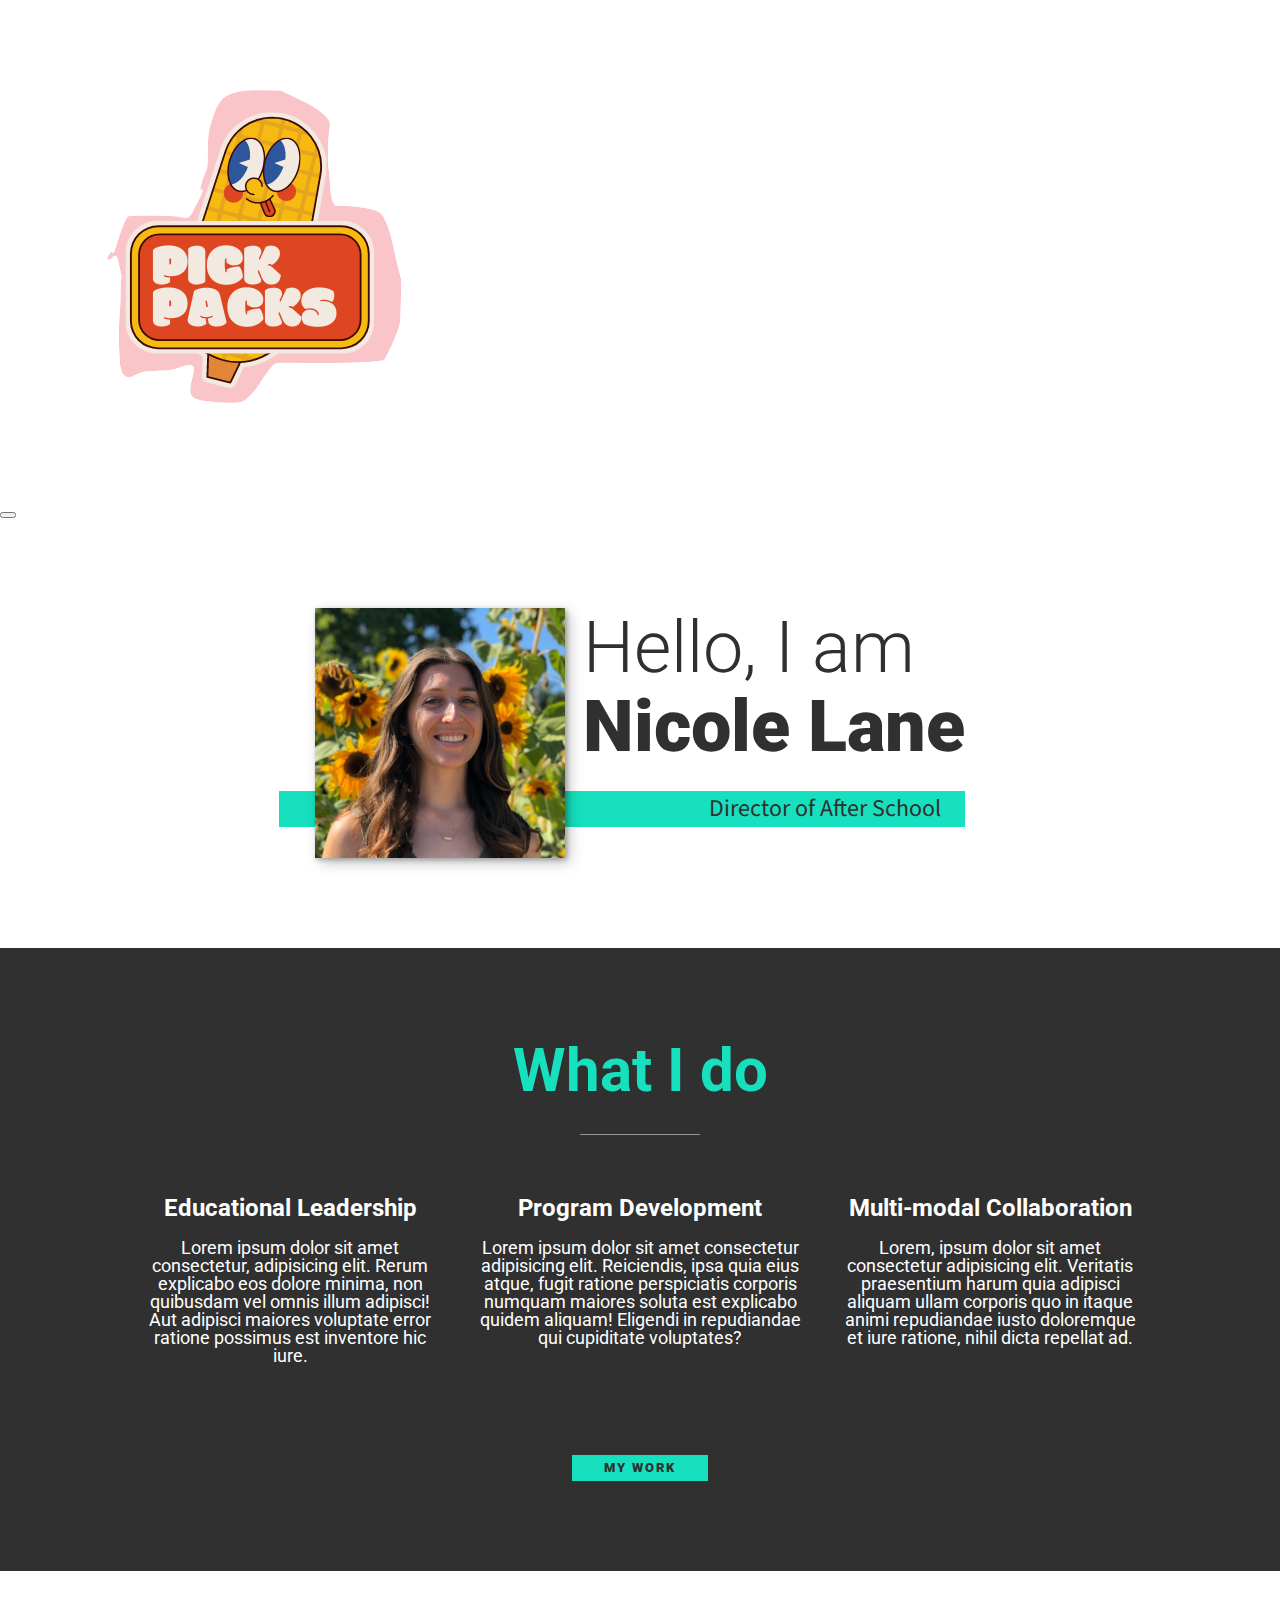
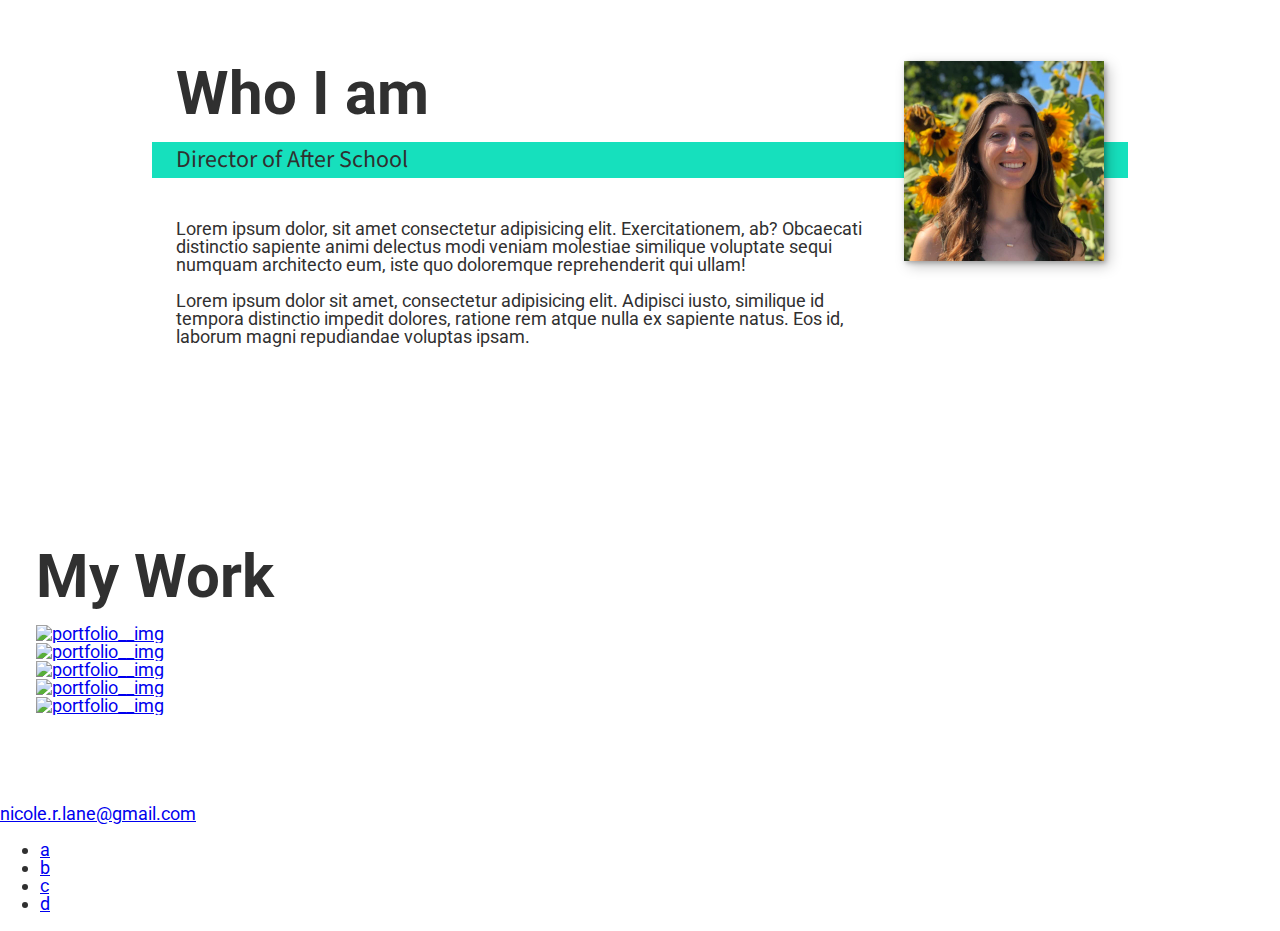
==== index.html @ 11c65feb "add styles for what i do and who i am sections" ====
<!DOCTYPE html>
<html lang="en">
<head>
    <meta charset="UTF-8">
    <meta http-equiv="X-UA-Compatible" content="IE=edge">
    <meta name="viewport" content="width=device-width, initial-scale=1.0">
    <title>Da Pick Packs</title>
    <link rel="stylesheet" href="https://cdnjs.cloudflare.com/ajax/libs/normalize/8.0.1/normalize.min.css" integrity="sha512-NhSC1YmyruXifcj/KFRWoC561YpHpc5Jtzgvbuzx5VozKpWvQ+4nXhPdFgmx8xqexRcpAglTj9sIBWINXa8x5w==" crossorigin="anonymous" referrerpolicy="no-referrer" />
    <link rel="stylesheet" href="https://cdnjs.cloudflare.com/ajax/libs/font-awesome/5.15.4/css/all.min.css" integrity="sha512-YWzhKL2whUzgiheMoBFwW8CKV4qpHQAEuvilg9FAn5VJUDwKZZxkJNuGM4XkWuk94WCrrwslk8yWNGmY1EduTA==" crossorigin="anonymous" referrerpolicy="no-referrer" />
    
    <link rel="preconnect" href="https://fonts.googleapis.com">
    <link rel="preconnect" href="https://fonts.gstatic.com" crossorigin>
    <link href="https://fonts.googleapis.com/css2?family=Roboto&family=Source+Sans+Pro&display=swap" rel="stylesheet"> 

    <link rel="shortcut icon" type="image/png" href="/img/pick-packs-logo.png"/>
    <link rel="stylesheet" href="/CSS/style.css">
</head>
<body>
    <header>
        <div class="logo">
            <img src="/img/pick-packs-logo.png" alt="">
        </div>
        <button class="nav-toggle" aria-label="toggle navigation">
            <span class="hamburger"></span>
        </button>
        <nav class="nav">
            <ul class="nav__list">
                <li class="nav__item"><a href="#home" class="nav__link">Home</a></li>
                <li class="nav__item"><a href="#services" class="nav__link">Services</a></li>
                <li class="nav__item"><a href="#about" class="nav__link">About</a></li>
                <li class="nav__item"><a href="#work" class="nav__link">My Work</a></li>
            </ul>
        </nav>
    </header>

    <!-- Introduction -->
    <section class="intro" id="home">
        <h1 class="section__title section__title--intro">
            Hello, I am <strong>Nicole Lane</strong>
        </h1>
        <p class="section__subtitle section__subtitle--intro">Director of After School</p>
        <img src="/img/nicole.jpg" alt="Picture of Nicole Lane" class="intro__img">
    </section>

    <!-- Experience -->
    <section class="my-services" id="services">
        <h2 class="section__title section__title--services">What I do</h2>
        <div class="services">
            <div class="service">
                <h3>Educational Leadership</h3>
                <p>Lorem ipsum dolor sit amet consectetur, adipisicing elit. Rerum explicabo eos dolore minima, non quibusdam vel omnis illum adipisci! Aut adipisci maiores voluptate error ratione possimus est inventore hic iure.</p>
            </div> <!-- /service -->

            <div class="service">
                <h3>Program Development</h3>
                <p>Lorem ipsum dolor sit amet consectetur adipisicing elit. Reiciendis, ipsa quia eius atque, fugit ratione perspiciatis corporis numquam maiores soluta est explicabo quidem aliquam! Eligendi in repudiandae qui cupiditate voluptates?</p>
            </div> <!-- /service -->

            <div class="service">
                <h3>Multi-modal Collaboration</h3>
                <p>Lorem, ipsum dolor sit amet consectetur adipisicing elit. Veritatis praesentium harum quia adipisci aliquam ullam corporis quo in itaque animi repudiandae iusto doloremque et iure ratione, nihil dicta repellat ad.</p>
            </div> <!-- /service -->
        </div>
        <a href="#work" class="btn">My Work</a>
    </section>

    <!-- about me -->
    <section class="about-me" id="about">
        <h2 class="section__title section__title-about">Who I am</h2>
        <p class="section__subtitle section__subtitle--about">Director of After School</p>

        <div class="about-me__body">
            <p>Lorem ipsum dolor, sit amet consectetur adipisicing elit. Exercitationem, ab? Obcaecati distinctio sapiente animi delectus modi veniam molestiae similique voluptate sequi numquam architecto eum, iste quo doloremque reprehenderit qui ullam!</p>
            <p>Lorem ipsum dolor sit amet, consectetur adipisicing elit. Adipisci iusto, similique id tempora distinctio impedit dolores, ratione rem atque nulla ex sapiente natus. Eos id, laborum magni repudiandae voluptas ipsam.</p>
        </div>

        <img src="/img/nicole.jpg" alt="" class="about-me__img">
    </section>

    <!-- My Work  -->
    <section class="my-work" id="work">
        <h2 class="section__title">My Work</h2>
        <p class="section__subtitle"></p>

        <!-- portfolio item 01  -->
        <div class="portfolio">
            <a href="#" class="portfolio__item">
                <img src="https://picsum.photos/400?random=1" alt="portfolio__img">
            </a>
        </div>

        <!-- portfolio item 02  -->
        <div class="portfolio">
            <a href="#" class="portfolio__item">
                <img src="https://picsum.photos/400?random=2" alt="portfolio__img">
            </a>
        </div>

        <!-- portfolio item 03  -->
        <div class="portfolio">
            <a href="#" class="portfolio__item">
                <img src="https://picsum.photos/400?random=3" alt="portfolio__img">
            </a>
        </div>

        <!-- portfolio item 04  -->
        <div class="portfolio">
            <a href="#" class="portfolio__item">
                <img src="https://picsum.photos/400?random=4" alt="portfolio__img">
            </a>
        </div>

        <!-- portfolio item 05  -->
        <div class="portfolio">
            <a href="#" class="portfolio__item">
                <img src="https://picsum.photos/400?random=5" alt="portfolio__img">
            </a>
        </div>
    </section>

    <!-- footer -->
    <footer>
        <a href="mailto:nicole.r.lane@gmail.com" class="footer__link">nicole.r.lane@gmail.com</a>
        <ul class="social-list">
            <li class="social-list__item"><a href="https://www.linkedin.com/in/nicole-lane-b0968714a/" class="social-list__list">a</a></li>
            <li class="social-list__item"><a href="https://www.youtube.com/" class="social-list__list">b</a></li>
            <li class="social-list__item"><a href="https://en.wikipedia.org/wiki/Animal_Collective" class="social-list__list">c</a></li>
            <li class="social-list__item"><a href="https://en.wikipedia.org/wiki/Tame_Impala" class="social-list__list">d</a></li>
        </ul>
    </footer>

</body>
</html>
---- CSS/style.css ----
*,
*::before,
*::after {
    box-sizing: border-box;
}

/* Custom properties */

:root {
    --ff-primary: 'Roboto', sans-serif;
    --ff-secondary: 'Source Sans Pro', sans-serif;

    --fw-reg: 300;
    --fw-bold: 900;

    --clr-light: #fff;
    --clr-dark: #303030;
    --clr-accent: #16e0bd;

    --fs-h1: 3rem;
    --fs-h2: 2.25rem;
    --fs-h3: 1.25rem;
    --fs-body: 1rem;

    --bs: 0.25em 0.25em 0.75em rgba(0,0,0,.25),
          0.125em 0.125em 0.25em rgba(0,0,0,.25);
}

@media (min-width: 800px) {
    :root {
        --fs-h1: 4.5rem;
        --fs-h2: 3.75rem;
        --fs-h3: 1.5rem;
        --fs-body: 1.125rem;
    }
}

/* General styles  */

body {
    background: var(--clr-light);
    color: var(--clr-dark);
    margin: 0;
    font-family: var(--ff-primary);
    font-size: var(--fs-body);
    line-height: 1;
}

section {
    padding: 5em 2em;
}

img {
    display: block;
    max-width: 100%;
}

strong { font-weight: var(--fw-bold) }

:focus {
    outline: 3px solid var(--clr-accent);
    outline-offset: 3px;
}

/* Buttons */

.btn {
    display: inline-block;
    padding: .5em 2.5em;
    background: var(--clr-accent);
    color: var(--clr-dark);
    text-decoration: none;
    cursor: pointer;
    font-size: .8rem;
    text-transform: uppercase;
    letter-spacing: 2px;
    font-weight: var(--fw-bold);
    transition: transform 200ms ease-in-out;
}

.btn:hover {
    transform: scale(1.1);
}

/* Typography */

h1, 
h2, 
h3 {
    line-height: 1.1;
    margin: 0;
}

h1 { font-size: var(--fs-h1);}
h2 { font-size: var(--fs-h2);}
h3 { font-size: var(--fs-h3);}

.section__title {
    margin-bottom: .25em;
}

.section__title--intro {
    font-weight: var(--fw-reg);
}

.section__title--intro strong {
    display: block;
}


.section__subtitle {
    margin: 0;
    font-size: var(--fs-h3);
}

.section__subtitle--intro,
.section__subtitle--about {
    background: var(--clr-accent);
    padding: .25em 1em;
    font-family: var(--ff-secondary);
    margin-bottom: 1em;
}

/* Header */

nav { display: none;}

/* Intro section */

.intro {
    position: relative;
}

.intro__img {
    box-shadow: var(--bs);
}

.section__subtitle--intro {
    display: inline-block;
}

@media (min-width: 600px) {
    .intro {
        display: grid;
        width: min-content;
        margin: 0 auto;
        grid-column-gap: 1em;
        grid-template-areas: 
            "img title"
            "img subtitle";
        grid-template-columns: min-content max-content;
    }

    .intro__img {
        grid-area: img;
        min-width: 250px;
        position: relative;
        z-index: 2;
    }

    .section__subtitle--intro {
        align-self: start;
        grid-column: -1 / 1;
        grid-row: 2;
        text-align: right;
        position: relative;
        left: -1.5em;
        width: calc(100% + 1.5em);
    }

}

/* My services section */

.my-services {
    background-color: var(--clr-dark);
    background-image: url(https://picsum.photos/id/1/5616/3744.jpg);
    background-size: cover;
    background-blend-mode: multiply;
    color: var(--clr-light);
    text-align: center;
}

.section__title--services {
    color: var(--clr-accent);
    position: relative;
}

.section__title--services::after {
    content: '';
    display: block;
    width: 2em;
    height: 1px;
    margin: 0.5em auto 1em;
    background: var(--clr-light);
    opacity: 0.5;
}

.services {
    margin-bottom: 4em;
}

.service {
    max-width: 500px;
    margin: 0 auto;
}

@media (min-width: 800px) {
    .services {
        display: flex;
        max-width: 1000px;
        margin-left: auto;
        margin-right: auto;
    }

    .service + .service {
        margin-left: 2em;
    }
}

.about-me {
    max-width: 1000px;
    margin: 0 auto;
}

.about-me__img {
    box-shadow: var(--bs);
}

@media (min-width: 600px) {
    .about-me {
        display: grid;
        grid-template-columns: 1fr 200px;
        grid-template-areas: 
            "title img"
            "subtitle img"
            "text img";
        grid-column-gap: 2em;
    }    

    .section__title--about {
        grid-area: title;
    }
    
    .section__subtitle--about {
        grid-column: 1 / -1;
        grid-row: 2;
        position: relative;
        left: -1em;
        width: calc(100% + 2em);
        padding-left: 1em;
        padding-right: calc(200px + 4em);
    }
    .about-me__img {
        grid-area: img;
        position: relative;
        z-index: 2;
    }
}
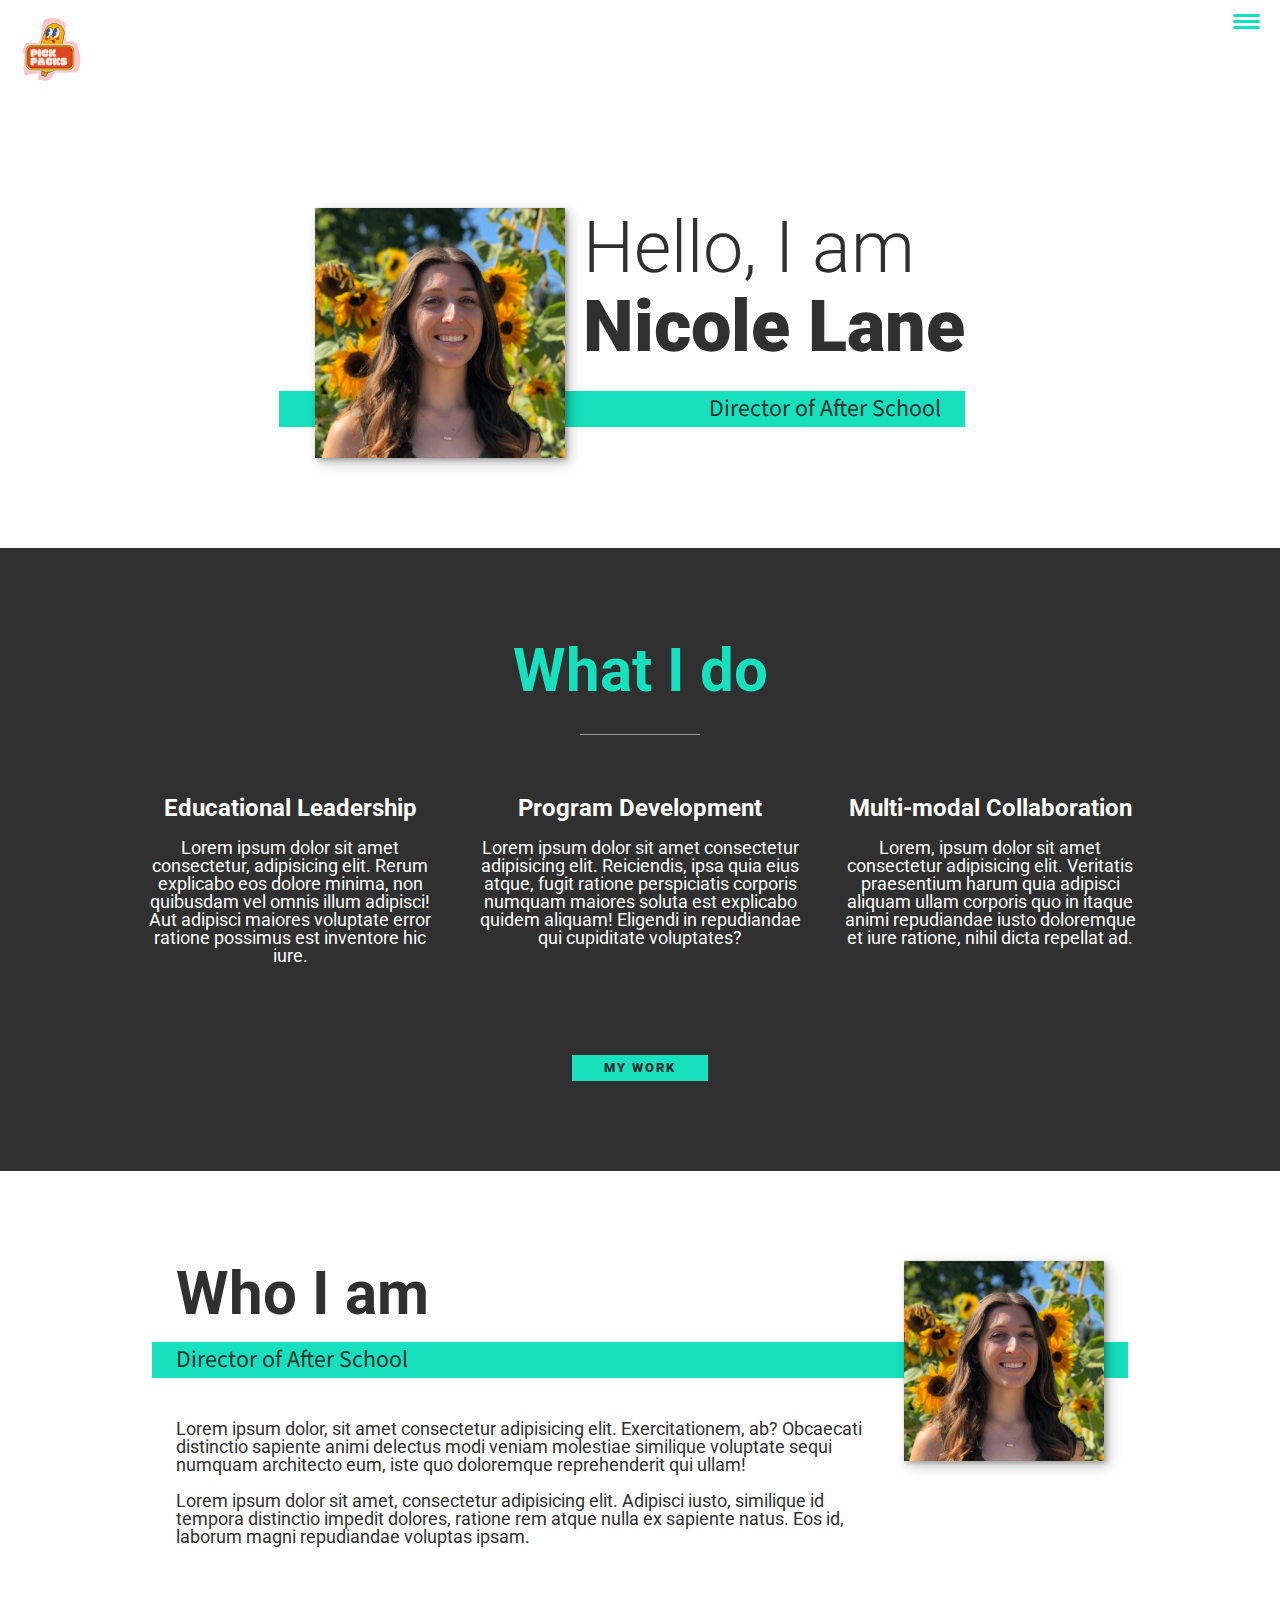
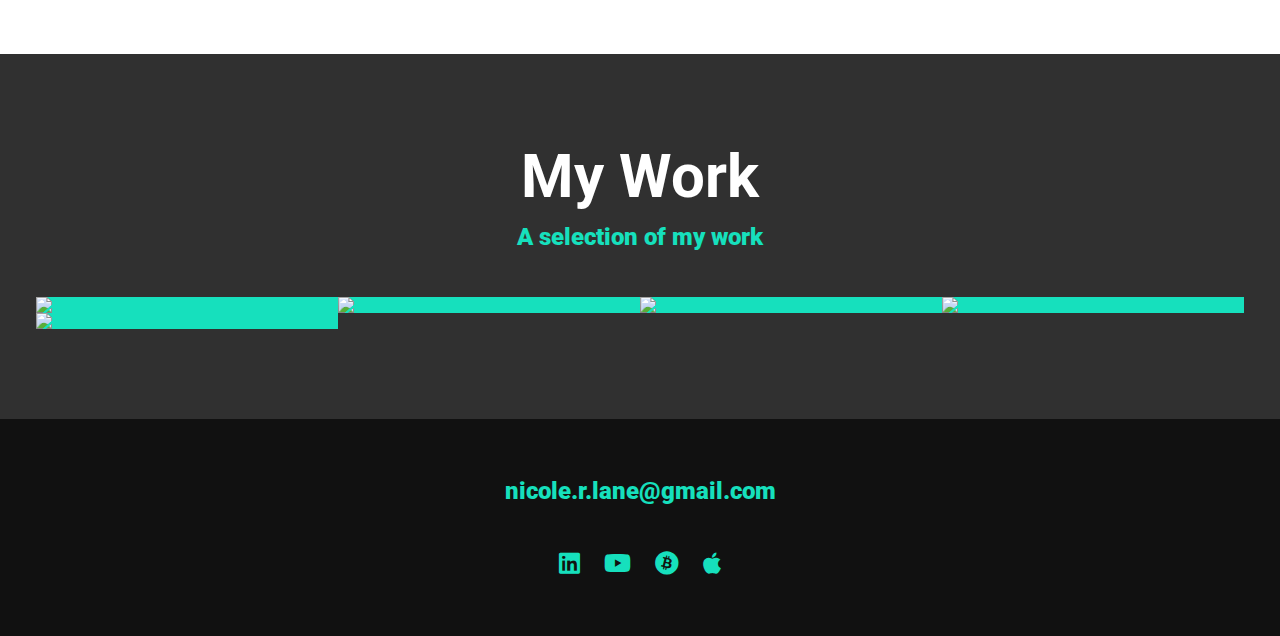
==== commit 11393785: "add individual portfolio items" ====
--- a/index.html
+++ b/index.html
@@ -6,7 +6,7 @@
     <meta name="viewport" content="width=device-width, initial-scale=1.0">
     <title>Da Pick Packs</title>
     <link rel="stylesheet" href="https://cdnjs.cloudflare.com/ajax/libs/normalize/8.0.1/normalize.min.css" integrity="sha512-NhSC1YmyruXifcj/KFRWoC561YpHpc5Jtzgvbuzx5VozKpWvQ+4nXhPdFgmx8xqexRcpAglTj9sIBWINXa8x5w==" crossorigin="anonymous" referrerpolicy="no-referrer" />
-    <link rel="stylesheet" href="https://cdnjs.cloudflare.com/ajax/libs/font-awesome/5.15.4/css/all.min.css" integrity="sha512-YWzhKL2whUzgiheMoBFwW8CKV4qpHQAEuvilg9FAn5VJUDwKZZxkJNuGM4XkWuk94WCrrwslk8yWNGmY1EduTA==" crossorigin="anonymous" referrerpolicy="no-referrer" />
+    <link rel="stylesheet" href="https://cdnjs.cloudflare.com/ajax/libs/font-awesome/6.0.0-beta2/css/all.min.css" crossorigin="anonymous" referrerpolicy="no-referrer" />
     
     <link rel="preconnect" href="https://fonts.googleapis.com">
     <link rel="preconnect" href="https://fonts.gstatic.com" crossorigin>
@@ -66,7 +66,7 @@
 
     <!-- about me -->
     <section class="about-me" id="about">
-        <h2 class="section__title section__title-about">Who I am</h2>
+        <h2 class="section__title section__title--about">Who I am</h2>
         <p class="section__subtitle section__subtitle--about">Director of After School</p>
 
         <div class="about-me__body">
@@ -79,55 +79,64 @@
 
     <!-- My Work  -->
     <section class="my-work" id="work">
-        <h2 class="section__title">My Work</h2>
-        <p class="section__subtitle"></p>
+        <h2 class="section__title section__title--work">My Work</h2>
+        <p class="section__subtitle section__subtitle--work">A selection of my work</p>
 
         <!-- portfolio item 01  -->
         <div class="portfolio">
-            <a href="#" class="portfolio__item">
-                <img src="https://picsum.photos/400?random=1" alt="portfolio__img">
+            <a href="portfolio-item.html" class="portfolio__item">
+                <img src="https://picsum.photos/400?random=1" class="portfolio__img">
             </a>
-        </div>
 
         <!-- portfolio item 02  -->
-        <div class="portfolio">
-            <a href="#" class="portfolio__item">
-                <img src="https://picsum.photos/400?random=2" alt="portfolio__img">
+            <a href="portfolio-item.html" class="portfolio__item">
+                <img src="https://picsum.photos/400?random=2" class="portfolio__img">
             </a>
-        </div>
 
         <!-- portfolio item 03  -->
-        <div class="portfolio">
-            <a href="#" class="portfolio__item">
-                <img src="https://picsum.photos/400?random=3" alt="portfolio__img">
+            <a href="portfolio-item.html" class="portfolio__item">
+                <img src="https://picsum.photos/400?random=3" class="portfolio__img">
             </a>
-        </div>
 
         <!-- portfolio item 04  -->
-        <div class="portfolio">
-            <a href="#" class="portfolio__item">
-                <img src="https://picsum.photos/400?random=4" alt="portfolio__img">
+            <a href="portfolio-item.html" class="portfolio__item">
+                <img src="https://picsum.photos/400?random=4" class="portfolio__img">
             </a>
-        </div>
 
         <!-- portfolio item 05  -->
-        <div class="portfolio">
-            <a href="#" class="portfolio__item">
-                <img src="https://picsum.photos/400?random=5" alt="portfolio__img">
+            <a href="portfolio-item.html" class="portfolio__item">
+                <img src="https://picsum.photos/400?random=5" class="portfolio__img">
             </a>
         </div>
     </section>
 
     <!-- footer -->
-    <footer>
+    <footer class="footer">
         <a href="mailto:nicole.r.lane@gmail.com" class="footer__link">nicole.r.lane@gmail.com</a>
         <ul class="social-list">
-            <li class="social-list__item"><a href="https://www.linkedin.com/in/nicole-lane-b0968714a/" class="social-list__list">a</a></li>
-            <li class="social-list__item"><a href="https://www.youtube.com/" class="social-list__list">b</a></li>
-            <li class="social-list__item"><a href="https://en.wikipedia.org/wiki/Animal_Collective" class="social-list__list">c</a></li>
-            <li class="social-list__item"><a href="https://en.wikipedia.org/wiki/Tame_Impala" class="social-list__list">d</a></li>
+            <li class="social-list__item">
+                <a class="social-list__link" href="https://www.linkedin.com/in/nicole-lane-b0968714a/" >
+                    <i class="fab fa-linkedin"></i>
+                </a>
+            </li>
+            <li class="social-list__item">
+                <a class="social-list__link" href="https://www.youtube.com/" >
+                    <i class="fab fa-youtube"></i>
+                </a>
+            </li>
+            <li class="social-list__item">
+                <a class="social-list__link" href="https://en.wikipedia.org/wiki/Animal_Collective" >
+                    <i class="fab fa-bitcoin"></i>
+                </a>
+            </li>
+            <li class="social-list__item">
+                <a class="social-list__link" href="https://en.wikipedia.org/wiki/Tame_Impala" >
+                    <i class="fab fa-apple"></i>
+                </a>
+            </li>
         </ul>
     </footer>
 
+    <script src="/js/index.js"></script>
 </body>
 </html>--- a/CSS/style.css
+++ b/CSS/style.css
@@ -36,6 +36,10 @@
 }
 
 /* General styles  */
+
+html {
+    scroll-behavior: smooth;
+}
 
 body {
     background: var(--clr-light);
@@ -121,9 +125,116 @@
     margin-bottom: 1em;
 }
 
+.section__subtitle--work {
+    color: var(--clr-accent);
+    font-weight: var(--fw-bold);
+    margin-bottom: 2em;
+}
+
 /* Header */
 
-nav { display: none;}
+header {
+    display: flex;
+    justify-content: space-between;
+    margin-bottom: 1em;
+}
+
+.logo {
+    max-width: 100px;
+}
+
+.nav {
+    position: fixed;
+    background: var(--clr-dark);
+    color: var(--clr-light);
+    top: 0;
+    bottom: 0;
+    left: 0;
+    right: 0;
+    z-index: 100;
+
+    transform: translateX(100%);
+    transition: transform 250ms cubic-bezier(.5, 0, .5, 1);
+}
+
+.nav__list {
+    list-style: none;
+    display: flex;
+    height: 100%;
+    flex-direction: column;
+    justify-content: space-evenly;
+    align-items: center;
+    margin: 0;
+    padding: 0;
+}
+
+.nav__link {
+    color: inherit;
+    font-weight: var(--fw-bold);
+    font-size: var(--fs-h2);
+    text-decoration: none;
+}
+
+.nav__link:hover {
+    color: var(--clr-accent);
+}
+
+.nav-toggle {
+    padding: .5em;
+    background: transparent;
+    border: 0;
+    cursor: pointer;
+    position: absolute;
+    right: 1em;
+    top: 1em;
+    z-index: 1000;
+}
+
+.nav-open .nav {
+    transform: translateX(0);
+}
+
+.nav-open .nav-toggle {
+    position: fixed;
+}
+
+.nav-open .hamburger {
+    transform: rotate(.625turn);
+}
+
+.nav-open .hamburger::before {
+    transform: rotate(90deg) translateX(-6px);
+}
+
+.nav-open .hamburger::after {
+    opacity: 0;
+}
+
+.hamburger {
+    display: block;
+    position: relative;
+}
+
+.hamburger,
+.hamburger::before,
+.hamburger::after {
+    background: var(--clr-accent);
+    width: 2em;
+    height: 3px;
+    border-radius: 1em;
+    transition: transform 250ms ease-in-out;
+}
+
+.hamburger::before,
+.hamburger::after {
+    content: '';
+    position: absolute;
+    left: 0;
+    right: 0;
+}
+
+.hamburger::before { top: 6px; }
+.hamburger::after { bottom: 6px; }
 
 /* Intro section */
 
@@ -256,4 +367,104 @@
         position: relative;
         z-index: 2;
     }
+}
+
+/* my work */
+
+.my-work {
+    background-color: var(--clr-dark);
+    color: var(--clr-light);
+    text-align: center;
+}
+
+.portfolio {
+    display: grid;
+    grid-template-columns: repeat(auto-fit, minmax(300px, 1fr));
+    /* max-width: 1000px;
+    margin: 0 auto; */
+}
+
+.portfolio__item {
+    background: var(--clr-accent);
+    overflow: hidden;
+}
+
+.portfolio__img {
+    transition: 
+        transform 750ms cubic-bezier(.5, 0, .5, 1),
+        opacity 250ms linear;
+}
+
+.portfolio__item:focus {
+    position: relative;
+    z-index: 2;
+}
+
+.portfolio__img:hover,
+.portfolio__item:focus .portfolio__img {
+    transform: scale(1.2);
+    opacity: .75;
+}
+
+/* footer */
+
+.footer {
+    background: #111;
+    color: var(--clr-accent);
+    text-align: center;
+    padding: 2.5em 0;
+    font-size: var(--fs-h3);
+}
+
+.footer a { 
+    color: inherit; 
+    text-decoration: none;
+}
+
+.footer__link {
+    font-weight: var(--fw-bold);
+}
+
+.footer__link:hover,
+.social-list__link:hover {
+    opacity: .7;
+}
+
+.footer__link:hover {
+    text-decoration: underline;
+}
+
+.social-list {
+    list-style: none; /* remove the bullets */
+    display: flex; /* puts the icons next to each other */
+    justify-content: center; /* puts them in the middle */
+    margin: 2em 0 0; /* margin bottom of 0 to not add empty space at botth */ 
+    padding: 0;
+}
+
+.social-list--item {
+    margin: 0 .5em;
+}
+
+.social-list__link {
+    padding: .5em;
+}
+
+/* individual portfolio item styles */
+
+.portfolio-item-individual {
+    padding: 0 2em 2em;
+    max-width: 1000px;
+    margin: 0 auto;
+}
+
+.portfolio-item-individual p {
+    max-width: 600px;
+    margin-left: auto;
+    margin-right: auto;
+}
+
+.portfolio-item-individual img {
+    display: block;
+    margin: 0 auto;
 }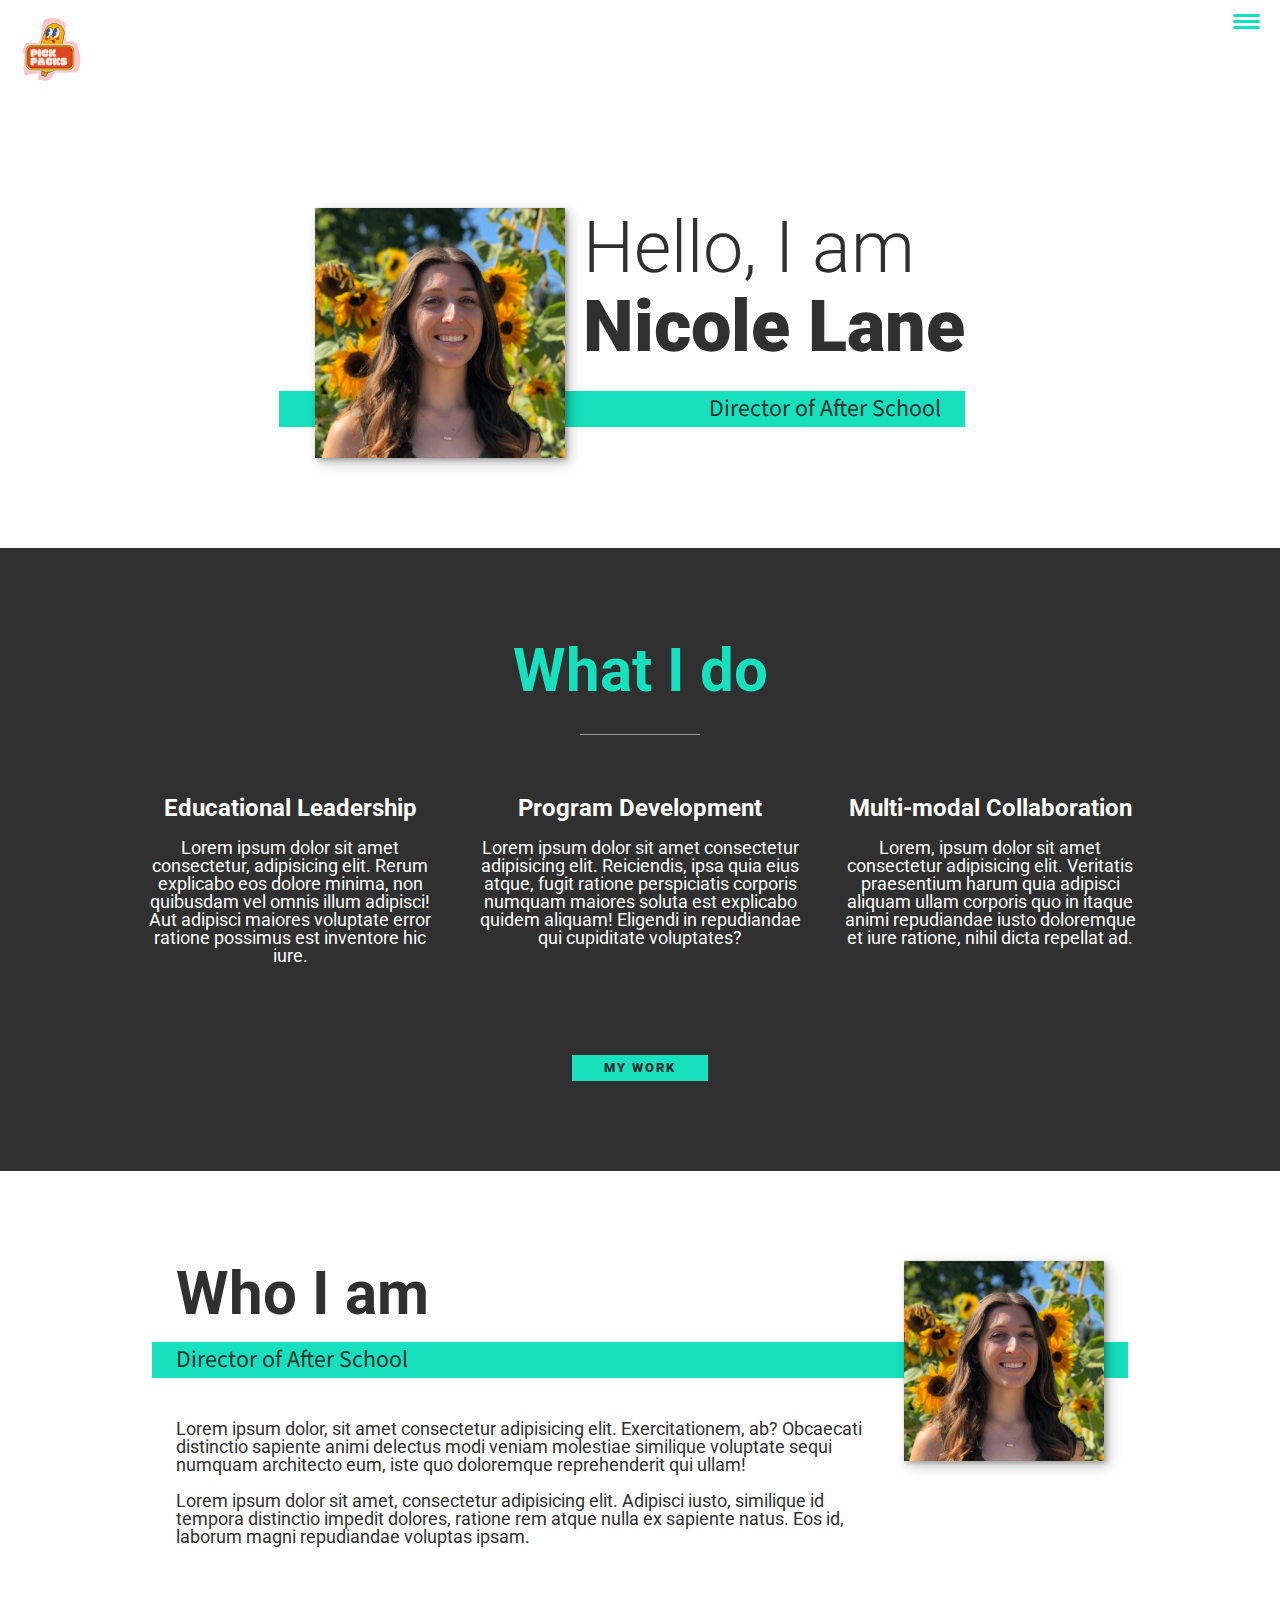
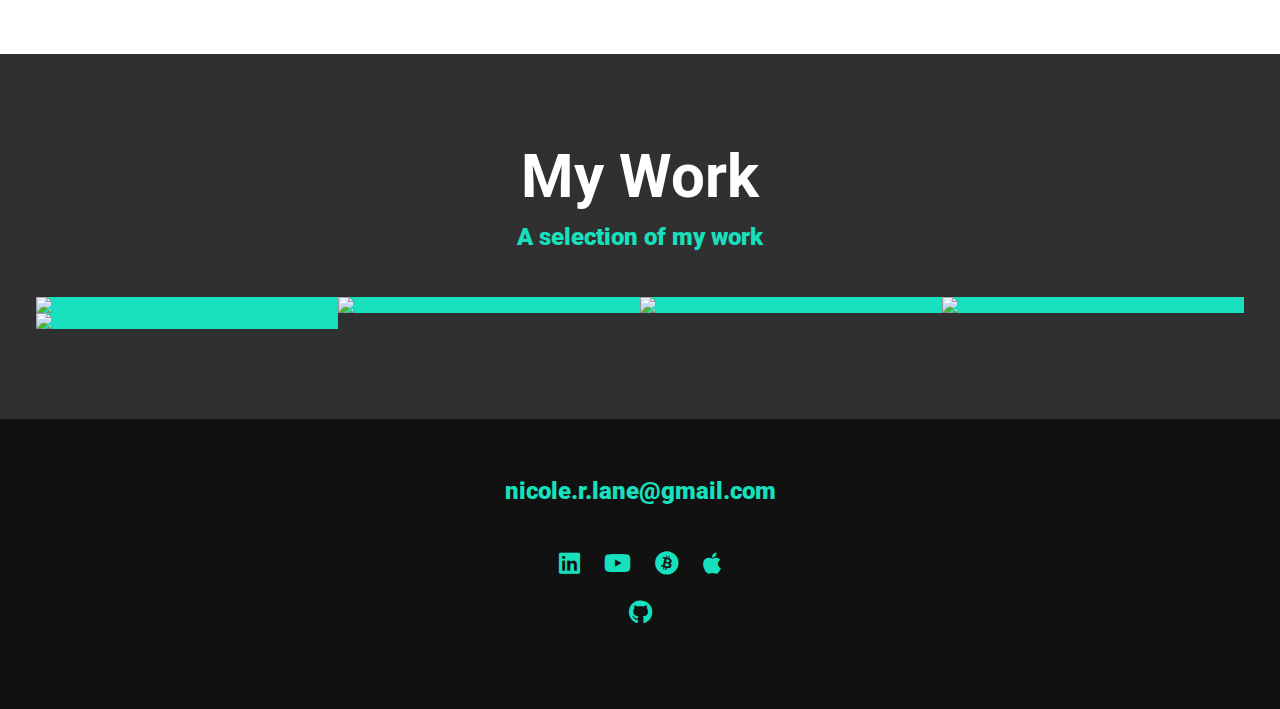
==== commit 68bbfa41: "update readme" ====
--- a/index.html
+++ b/index.html
@@ -5,14 +5,25 @@
     <meta http-equiv="X-UA-Compatible" content="IE=edge">
     <meta name="viewport" content="width=device-width, initial-scale=1.0">
     <title>Da Pick Packs</title>
+    
+    <!-- normalize and font awesome -->
     <link rel="stylesheet" href="https://cdnjs.cloudflare.com/ajax/libs/normalize/8.0.1/normalize.min.css" integrity="sha512-NhSC1YmyruXifcj/KFRWoC561YpHpc5Jtzgvbuzx5VozKpWvQ+4nXhPdFgmx8xqexRcpAglTj9sIBWINXa8x5w==" crossorigin="anonymous" referrerpolicy="no-referrer" />
     <link rel="stylesheet" href="https://cdnjs.cloudflare.com/ajax/libs/font-awesome/6.0.0-beta2/css/all.min.css" crossorigin="anonymous" referrerpolicy="no-referrer" />
-    
+
+    <!-- fonts -->
     <link rel="preconnect" href="https://fonts.googleapis.com">
     <link rel="preconnect" href="https://fonts.gstatic.com" crossorigin>
     <link href="https://fonts.googleapis.com/css2?family=Roboto&family=Source+Sans+Pro&display=swap" rel="stylesheet"> 
 
     <link rel="shortcut icon" type="image/png" href="/img/pick-packs-logo.png"/>
+
+    <!-- open graph tags -->
+    <meta property="og:title" content="Da Pick Packs" />
+    <meta property="og:type" content="website" />
+    <meta property="og:url" content="https://dakickers.netlify.app/" />
+    <meta property="og:image" content="https://dakickers.netlify.app/img/nicole.jpg" />
+    <meta property="og:description" content="Nicole Lane's portfolio website" />
+
     <link rel="stylesheet" href="/CSS/style.css">
 </head>
 <body>
@@ -135,6 +146,7 @@
                 </a>
             </li>
         </ul>
+        <p><a href=""><i class="fab fa-github"></i></a></p>
     </footer>
 
     <script src="/js/index.js"></script>
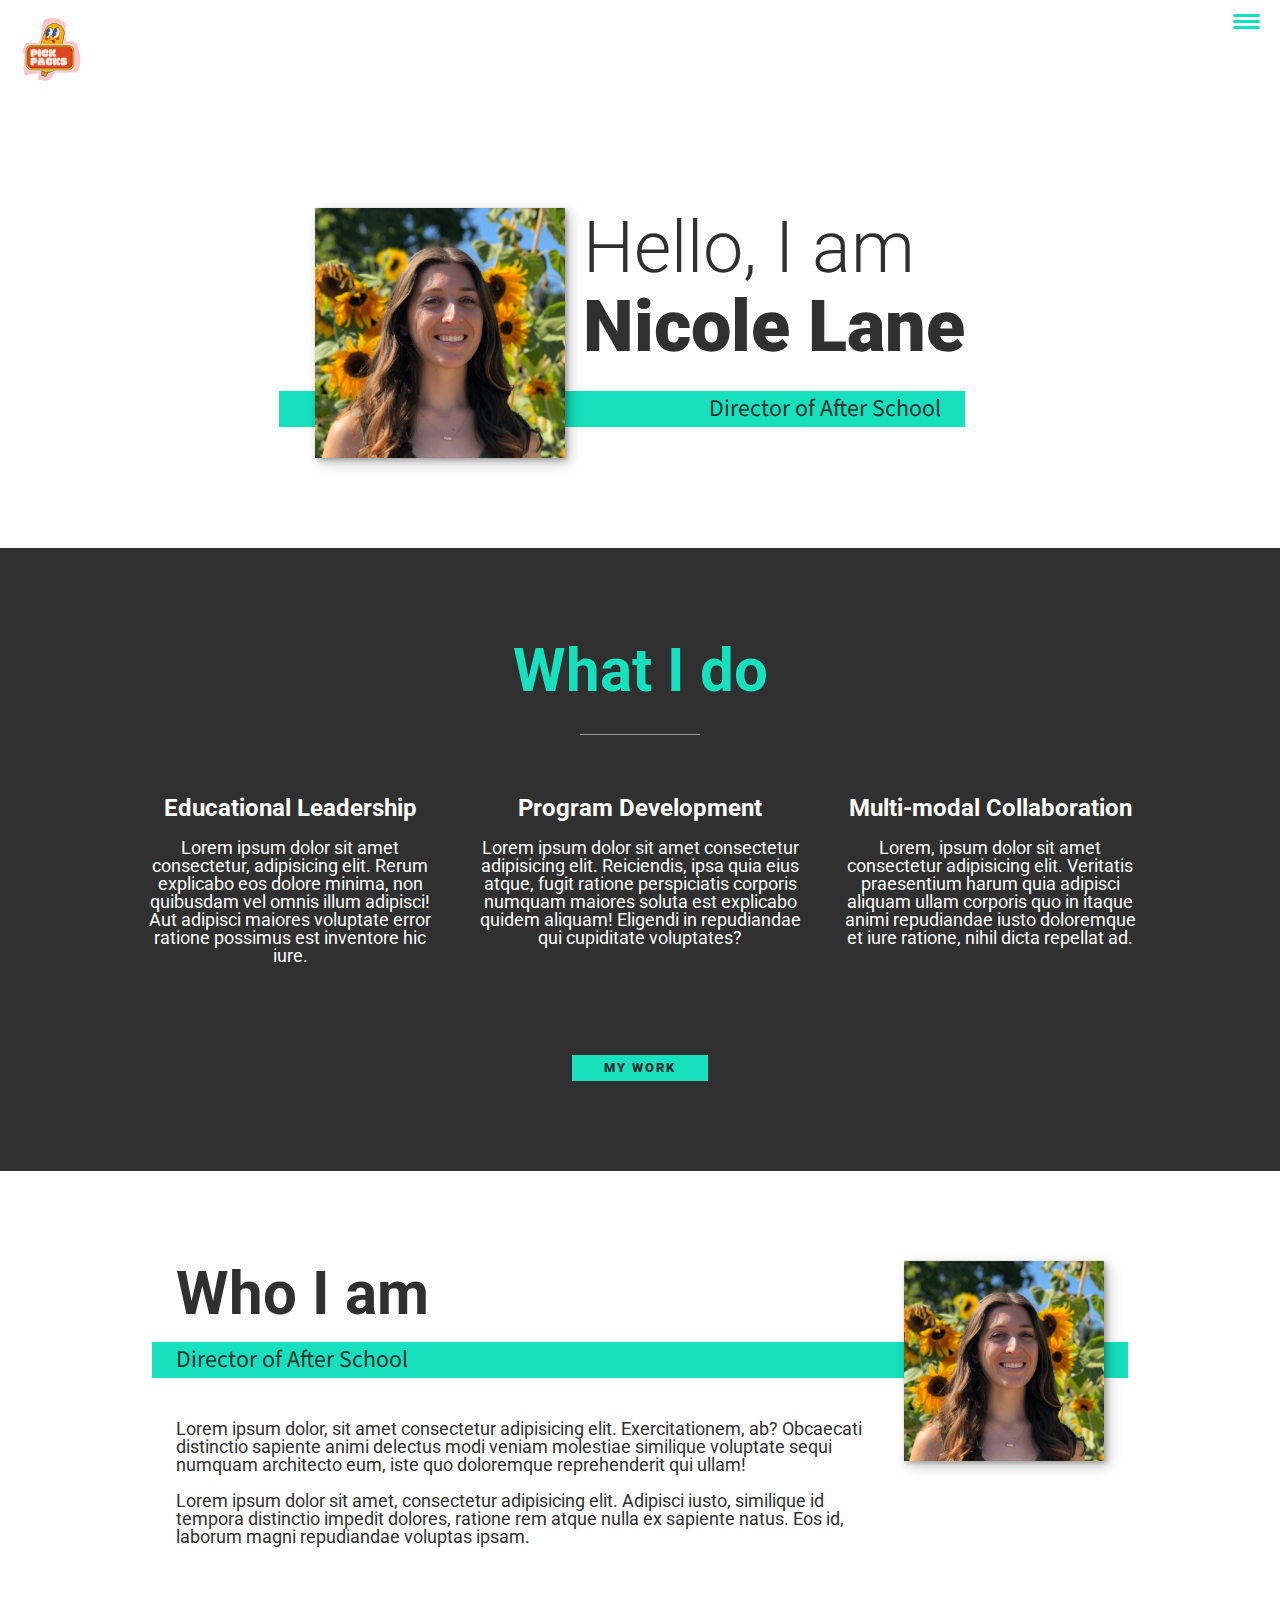
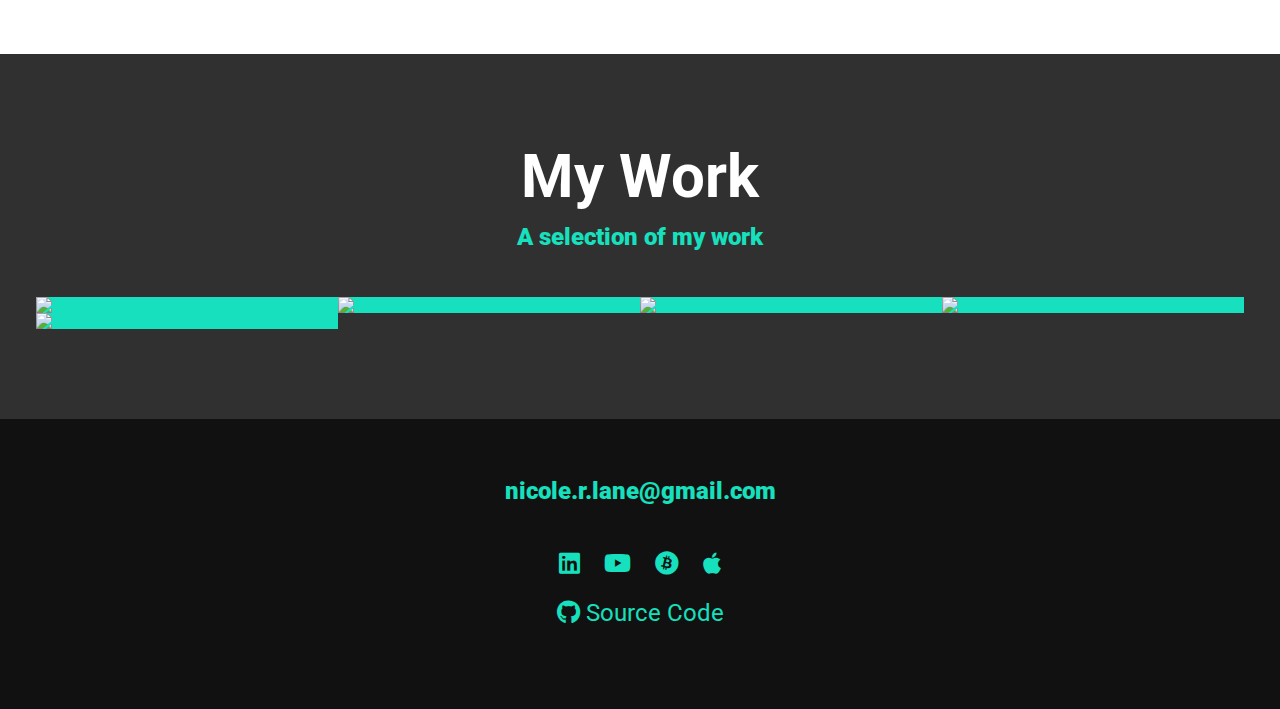
==== commit 2c5f816b: "include source code link" ====
--- a/index.html
+++ b/index.html
@@ -146,7 +146,7 @@
                 </a>
             </li>
         </ul>
-        <p><a href=""><i class="fab fa-github"></i></a></p>
+        <p><a class="social-list__link" href="https://github.com/DevinCLane/kickers"><i class="fab fa-github"></i> Source Code</a></p>
     </footer>
 
     <script src="/js/index.js"></script>
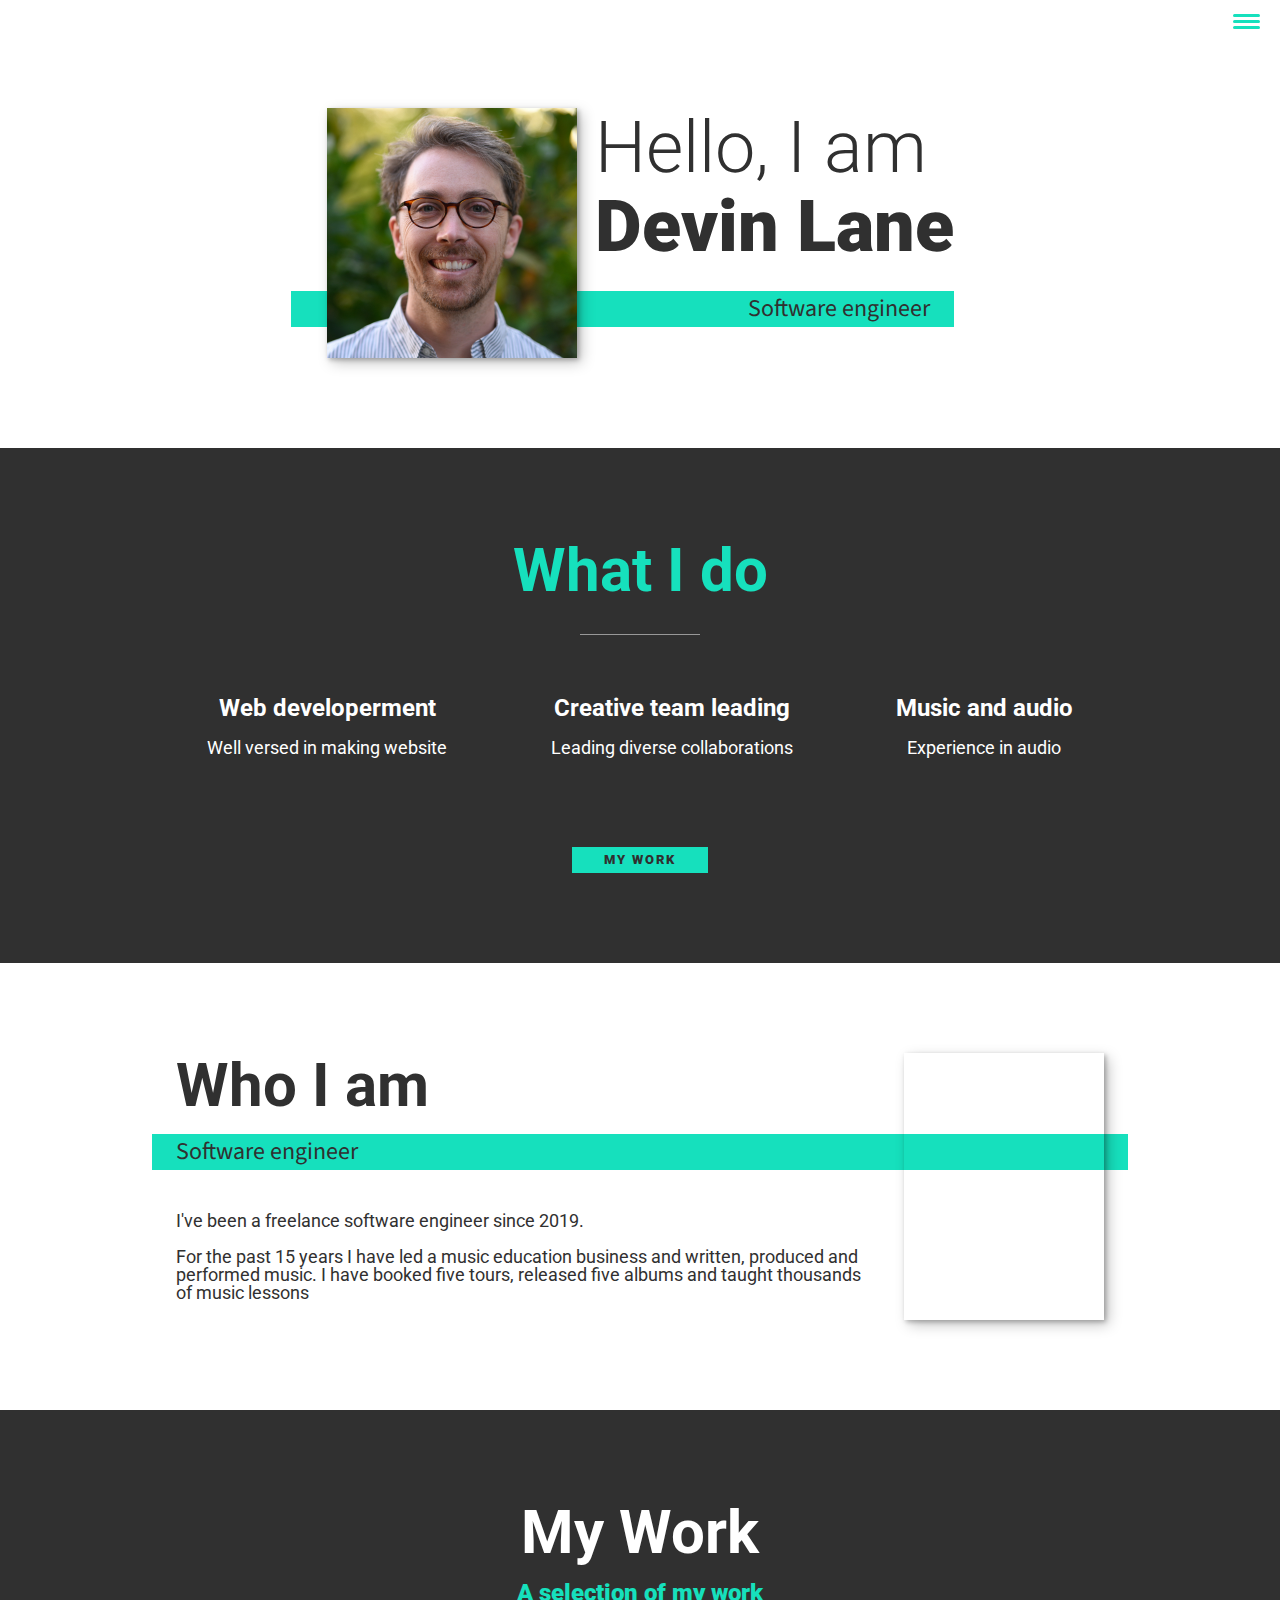
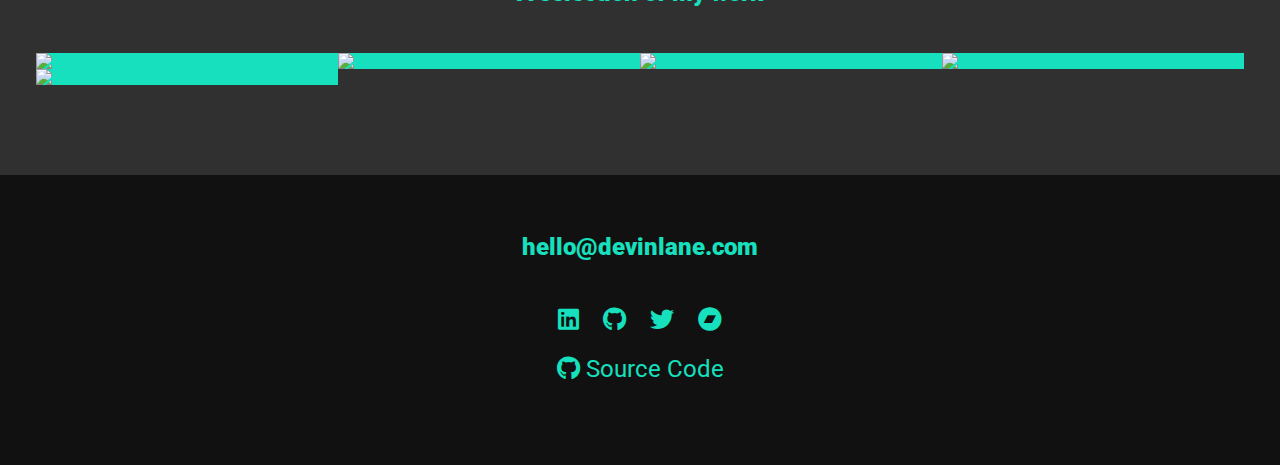
==== commit 29d10f2b: "refactor portfolio website to include my information" ====
--- a/index.html
+++ b/index.html
@@ -4,7 +4,7 @@
     <meta charset="UTF-8">
     <meta http-equiv="X-UA-Compatible" content="IE=edge">
     <meta name="viewport" content="width=device-width, initial-scale=1.0">
-    <title>Da Pick Packs</title>
+    <title>Devin Lane</title>
     
     <!-- normalize and font awesome -->
     <link rel="stylesheet" href="https://cdnjs.cloudflare.com/ajax/libs/normalize/8.0.1/normalize.min.css" integrity="sha512-NhSC1YmyruXifcj/KFRWoC561YpHpc5Jtzgvbuzx5VozKpWvQ+4nXhPdFgmx8xqexRcpAglTj9sIBWINXa8x5w==" crossorigin="anonymous" referrerpolicy="no-referrer" />
@@ -15,14 +15,26 @@
     <link rel="preconnect" href="https://fonts.gstatic.com" crossorigin>
     <link href="https://fonts.googleapis.com/css2?family=Roboto&family=Source+Sans+Pro&display=swap" rel="stylesheet"> 
 
-    <link rel="shortcut icon" type="image/png" href="/img/pick-packs-logo.png"/>
+    <!-- favicon -->
+    <link rel="apple-touch-icon" sizes="180x180" href="/apple-touch-icon.png">
+    <link rel="icon" type="image/png" sizes="32x32" href="/favicon-32x32.png">
+    <link rel="icon" type="image/png" sizes="16x16" href="/favicon-16x16.png">
+    <link rel="manifest" href="/site.webmanifest">
 
     <!-- open graph tags -->
-    <meta property="og:title" content="Da Pick Packs" />
+    <!-- OpenGraph -->
+    <meta property="og:description" content="Devin Lane, software engineer" />
+    <meta property="og:image" content="SOME_PICTURE" />
+    <meta property="og:site_name" content="Devin Lane" />
+    <meta property="og:title" content="Devin Lane" />
     <meta property="og:type" content="website" />
-    <meta property="og:url" content="https://dakickers.netlify.app/" />
-    <meta property="og:image" content="https://dakickers.netlify.app/img/nicole.jpg" />
-    <meta property="og:description" content="Nicole Lane's portfolio website" />
+    <meta property="og:url" content="https://www.devinlane.com" />
+
+    <!-- Twitter -->
+    <meta name="twitter:card" content="summary_large_image">
+    <meta name="twitter:description" content="Devin Lane, software engineer" />
+    <meta name="twitter:image" content="SOME_PICTURE" />
+    <meta name="twitter:title" content="Devin Lane" />
 
     <link rel="stylesheet" href="/CSS/style.css">
 </head>
@@ -47,10 +59,10 @@
     <!-- Introduction -->
     <section class="intro" id="home">
         <h1 class="section__title section__title--intro">
-            Hello, I am <strong>Nicole Lane</strong>
+            Hello, I am <strong>Devin Lane</strong>
         </h1>
-        <p class="section__subtitle section__subtitle--intro">Director of After School</p>
-        <img src="/img/nicole.jpg" alt="Picture of Nicole Lane" class="intro__img">
+        <p class="section__subtitle section__subtitle--intro">Software engineer</p>
+        <img src="/img/devin-avatar.jpg" alt="Picture of Devin Lane" class="intro__img">
     </section>
 
     <!-- Experience -->
@@ -58,18 +70,18 @@
         <h2 class="section__title section__title--services">What I do</h2>
         <div class="services">
             <div class="service">
-                <h3>Educational Leadership</h3>
-                <p>Lorem ipsum dolor sit amet consectetur, adipisicing elit. Rerum explicabo eos dolore minima, non quibusdam vel omnis illum adipisci! Aut adipisci maiores voluptate error ratione possimus est inventore hic iure.</p>
+                <h3>Web developerment</h3>
+                <p>Well versed in making website</p>
             </div> <!-- /service -->
 
             <div class="service">
-                <h3>Program Development</h3>
-                <p>Lorem ipsum dolor sit amet consectetur adipisicing elit. Reiciendis, ipsa quia eius atque, fugit ratione perspiciatis corporis numquam maiores soluta est explicabo quidem aliquam! Eligendi in repudiandae qui cupiditate voluptates?</p>
+                <h3>Creative team leading</h3>
+                <p>Leading diverse collaborations</p>
             </div> <!-- /service -->
 
             <div class="service">
-                <h3>Multi-modal Collaboration</h3>
-                <p>Lorem, ipsum dolor sit amet consectetur adipisicing elit. Veritatis praesentium harum quia adipisci aliquam ullam corporis quo in itaque animi repudiandae iusto doloremque et iure ratione, nihil dicta repellat ad.</p>
+                <h3>Music and audio</h3>
+                <p>Experience in audio</p>
             </div> <!-- /service -->
         </div>
         <a href="#work" class="btn">My Work</a>
@@ -78,11 +90,11 @@
     <!-- about me -->
     <section class="about-me" id="about">
         <h2 class="section__title section__title--about">Who I am</h2>
-        <p class="section__subtitle section__subtitle--about">Director of After School</p>
+        <p class="section__subtitle section__subtitle--about">Software engineer</p>
 
         <div class="about-me__body">
-            <p>Lorem ipsum dolor, sit amet consectetur adipisicing elit. Exercitationem, ab? Obcaecati distinctio sapiente animi delectus modi veniam molestiae similique voluptate sequi numquam architecto eum, iste quo doloremque reprehenderit qui ullam!</p>
-            <p>Lorem ipsum dolor sit amet, consectetur adipisicing elit. Adipisci iusto, similique id tempora distinctio impedit dolores, ratione rem atque nulla ex sapiente natus. Eos id, laborum magni repudiandae voluptas ipsam.</p>
+            <p>I've been a freelance software engineer since 2019.</p>
+            <p>For the past 15 years I have led a music education business and written, produced and performed music. I have booked five tours, released five albums and taught thousands of music lessons</p>
         </div>
 
         <img src="/img/nicole.jpg" alt="" class="about-me__img">
@@ -123,26 +135,26 @@
 
     <!-- footer -->
     <footer class="footer">
-        <a href="mailto:nicole.r.lane@gmail.com" class="footer__link">nicole.r.lane@gmail.com</a>
+        <a href="mailto:nicole.r.lane@gmail.com" class="footer__link">hello@devinlane.com</a>
         <ul class="social-list">
             <li class="social-list__item">
-                <a class="social-list__link" href="https://www.linkedin.com/in/nicole-lane-b0968714a/" >
+                <a class="social-list__link" href="https://www.linkedin.com/in/devinlane/" target="_blank">
                     <i class="fab fa-linkedin"></i>
                 </a>
             </li>
             <li class="social-list__item">
-                <a class="social-list__link" href="https://www.youtube.com/" >
-                    <i class="fab fa-youtube"></i>
+                <a class="social-list__link" href="https://github.com/DevinCLane/" target="_blank">
+                    <i class="fab fa-github"></i>
                 </a>
             </li>
             <li class="social-list__item">
-                <a class="social-list__link" href="https://en.wikipedia.org/wiki/Animal_Collective" >
-                    <i class="fab fa-bitcoin"></i>
+                <a class="social-list__link" href="https://twitter.com/DevinCLane" target="_blank">
+                    <i class="fab fa-twitter"></i>
                 </a>
             </li>
             <li class="social-list__item">
-                <a class="social-list__link" href="https://en.wikipedia.org/wiki/Tame_Impala" >
-                    <i class="fab fa-apple"></i>
+                <a class="social-list__link" href="https://gentlereturn.bandcamp.com/" target="_blank">
+                    <i class="fab fa-bandcamp"></i>
                 </a>
             </li>
         </ul>
